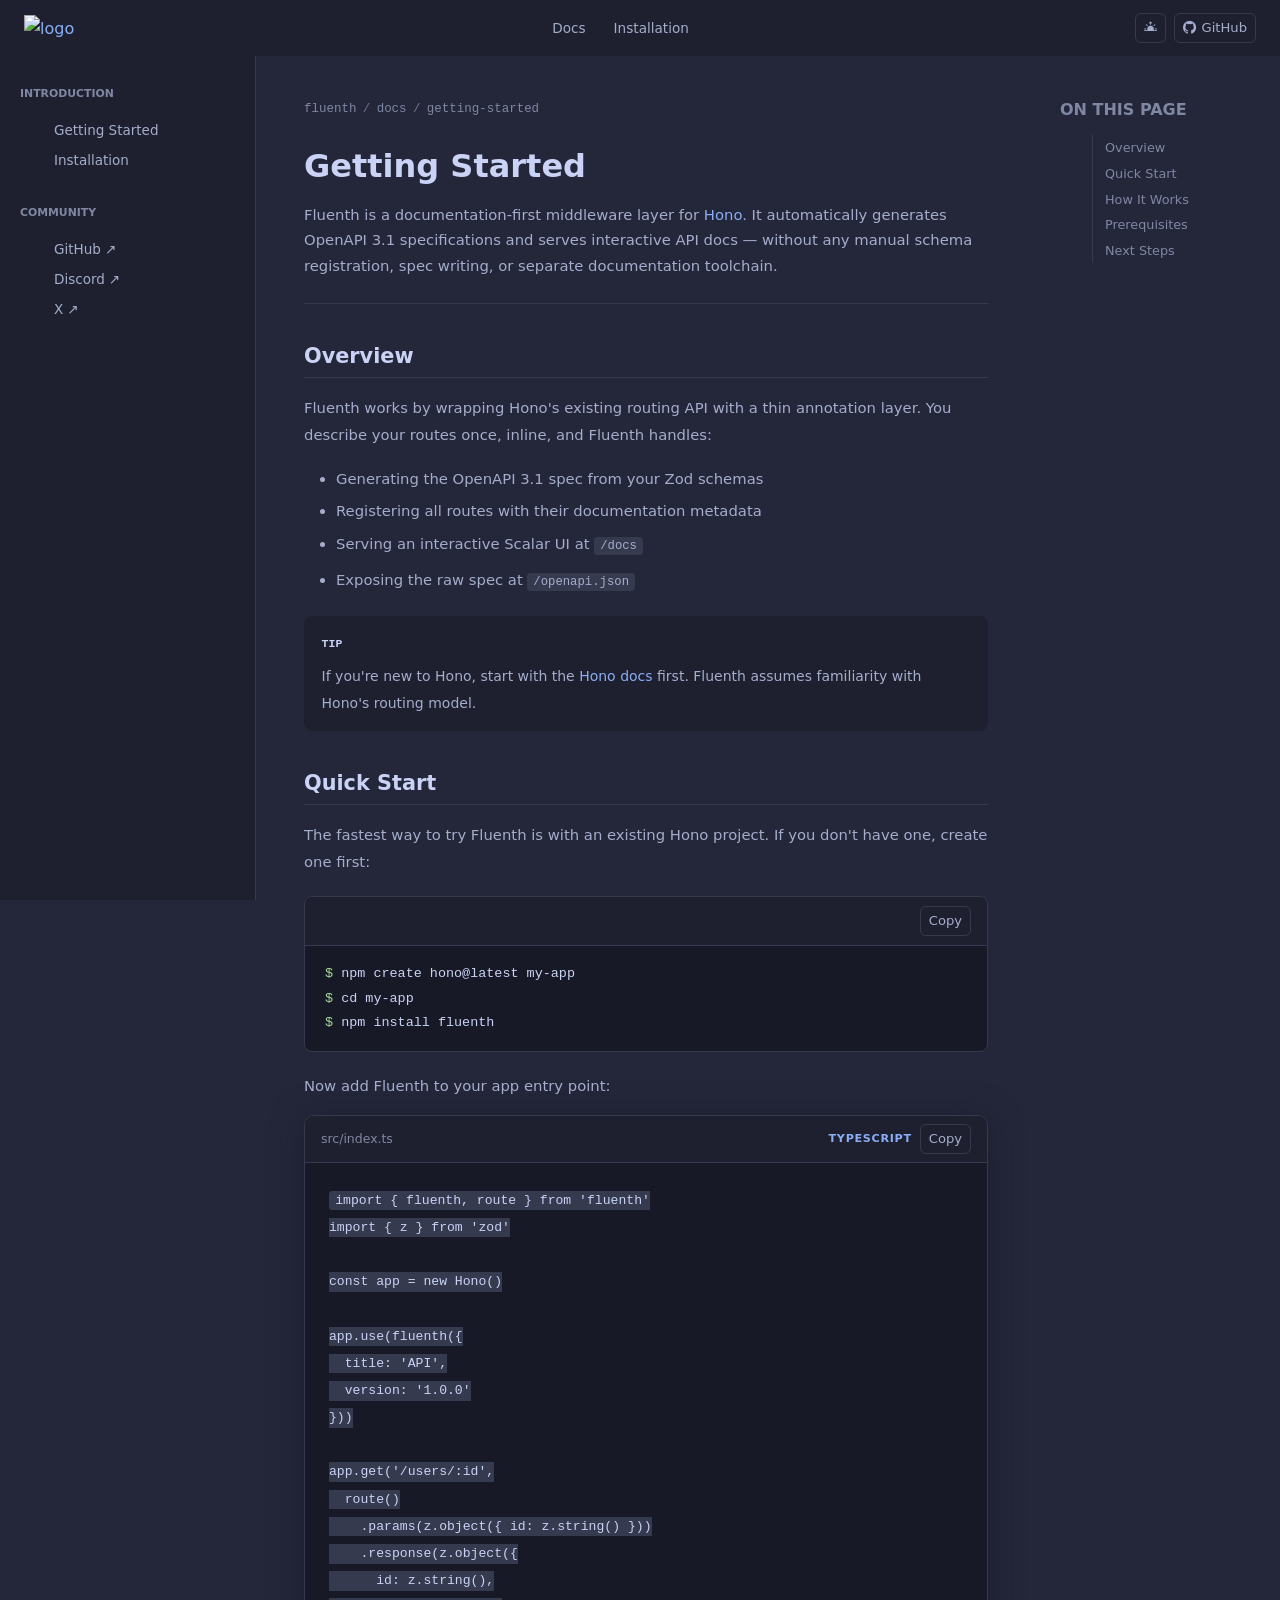
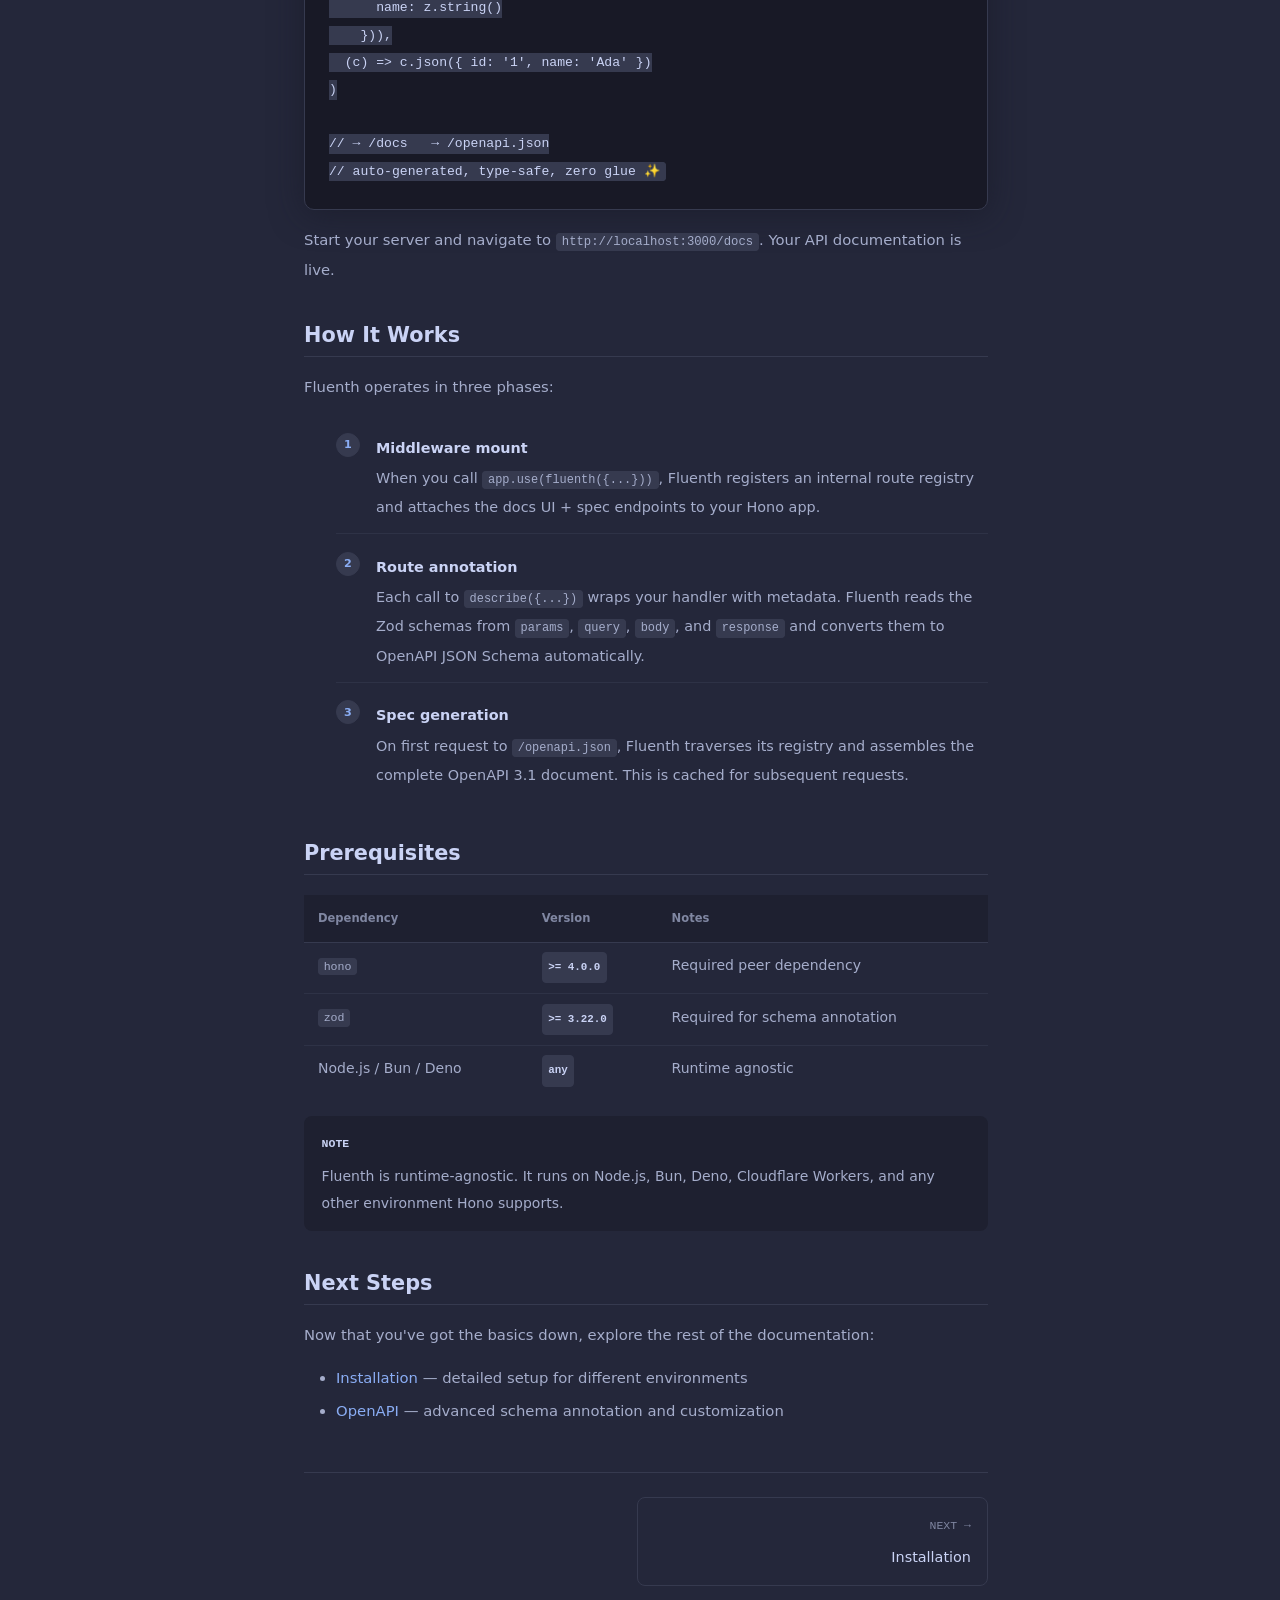
==== getting-started.html @ 34cedf7d "feat(docs): add installation page and restructure getting-started - Add new installation.html page w" ====
<!doctype html>
<html lang="en">
  <head>
    <meta charset="UTF-8" />
    <meta name="viewport" content="width=device-width, initial-scale=1" />
    <title>Getting Started - Fleunth</title>
    <link
      href="https://cdn.jsdelivr.net/npm/bootstrap@5.3.8/dist/css/bootstrap.min.css"
      rel="stylesheet"
    />
    <link
      rel="stylesheet"
      href="https://cdn.jsdelivr.net/npm/bootstrap-icons@1.11.3/font/bootstrap-icons.min.css"
    />
    <link href="css/style.min.css" rel="stylesheet" />
  </head>
  <body>
    <nav class="fl-navbar d-flex align-items-center">
      <div
        class="fl-navbar-inner d-flex align-items-center justify-content-between w-100 mx-auto gap-3"
      >
        <a href="../index.html">
          <img src="./assets/logo.svg" alt="logo" class="fl-logo-mark" />
        </a>
        <ul class="fl-nav-links gap-1 m-0">
          <li><a href="getting-started.html" class="active">Docs</a></li>
          <li><a href="installation.html">Installation</a></li>
        </ul>
        <div class="fl-nav-right d-flex align-items-center flex-shrink-0 gap-2">
          <button
            id="themeToggle"
            type="button"
            class="btn btn-outline-light btn-sm"
          >
            <i class="bi bi-sunrise-fill"></i>
          </button>
          <a
            href="https://github.com"
            class="btn btn-outline-light btn-sm"
            target="_blank"
            rel="noopener"
          >
            <i class="bi bi-github"></i>
            GitHub
          </a>
        </div>
      </div>
    </nav>

    <div class="fl-docs-layout">
      <aside class="fl-sidebar" id="docsSidebar">
        <div class="fl-sidebar-section">
          <div class="fl-sidebar-section-title">Introduction</div>
          <ul class="fl-sidebar-nav">
            <li><a href="getting-started.html">Getting Started</a></li>
            <li><a href="installation.html">Installation</a></li>
          </ul>
        </div>
        <div class="fl-sidebar-section">
          <div class="fl-sidebar-section-title">Community</div>
          <ul class="fl-sidebar-nav">
            <li>
              <a href="https://github.com" target="_blank" rel="noopener"
                >GitHub ↗</a
              >
            </li>
            <li>
              <a href="https://discord.com" target="_blank" rel="noopener"
                >Discord ↗</a
              >
            </li>
            <li>
              <a href="https://x.com" target="_blank" rel="noopener">X ↗</a>
            </li>
          </ul>
        </div>
      </aside>

      <div class="fl-content-wrap">
        <article class="fl-content">
          <div class="fl-breadcrumb">
            <a href="./index.html">fluenth</a>
            <span class="sep">/</span>
            <span>docs</span>
            <span class="sep">/</span>
            <span>getting-started</span>
          </div>

          <h1 id="top">Getting Started</h1>

          <p class="fl-page-intro">
            Fluenth is a documentation-first middleware layer for
            <a href="https://hono.dev" target="_blank">Hono</a>. It
            automatically generates OpenAPI 3.1 specifications and serves
            interactive API docs — without any manual schema registration, spec
            writing, or separate documentation toolchain.
          </p>

          <section id="overview">
            <h2>Overview</h2>
            <p>
              Fluenth works by wrapping Hono's existing routing API with a thin
              annotation layer. You describe your routes once, inline, and
              Fluenth handles:
            </p>
            <ul>
              <li>Generating the OpenAPI 3.1 spec from your Zod schemas</li>
              <li>Registering all routes with their documentation metadata</li>
              <li>Serving an interactive Scalar UI at <code>/docs</code></li>
              <li>Exposing the raw spec at <code>/openapi.json</code></li>
            </ul>

            <div class="fl-callout tip">
              <div class="fl-callout-title">Tip</div>
              <p>
                If you're new to Hono, start with the
                <a
                  href="https://hono.dev/docs/getting-started/basic"
                  target="_blank"
                  >Hono docs</a
                >
                first. Fluenth assumes familiarity with Hono's routing model.
              </p>
            </div>
          </section>

          <section id="quick-start">
            <h2>Quick Start</h2>
            <p>
              The fastest way to try Fluenth is with an existing Hono project.
              If you don't have one, create one first:
            </p>

            <div class="fl-terminal">
              <div class="fl-terminal-bar">
                <button class="btn btn-outline-light btn-sm ms-auto">
                  Copy
                </button>
              </div>
              <div class="fl-terminal-body">
                <div>
                  <span class="prompt">$ </span
                  ><span class="cmd">npm create hono@latest my-app</span>
                </div>
                <div>
                  <span class="prompt">$ </span
                  ><span class="cmd">cd my-app</span>
                </div>
                <div>
                  <span class="prompt">$ </span
                  ><span class="cmd">npm install fluenth</span>
                </div>
              </div>
            </div>

            <p>Now add Fluenth to your app entry point:</p>

            <div class="fl-code-block">
              <div
                class="fl-code-header d-flex align-items-center justify-content-between"
              >
                <span class="fl-code-filename">src/index.ts</span>
                <div class="d-flex align-items-center gap-2">
                  <span class="fl-code-lang">typescript</span>
                  <button class="btn btn-outline-light btn-sm">Copy</button>
                </div>
              </div>
              <pre><code>import { fluenth, route } from 'fluenth'
import { z } from 'zod'

const app = new Hono()

app.use(fluenth({
  title: 'API',
  version: '1.0.0'
}))

app.get('/users/:id',
  route()
    .params(z.object({ id: z.string() }))
    .response(z.object({
      id: z.string(),
      name: z.string()
    })),
  (c) =&gt; c.json({ id: '1', name: 'Ada' })
)

// → /docs   → /openapi.json
// auto-generated, type-safe, zero glue ✨
</code></pre>
            </div>

            <p>
              Start your server and navigate to
              <code>http://localhost:3000/docs</code>. Your API documentation is
              live.
            </p>
          </section>

          <section id="how-it-works">
            <h2>How It Works</h2>
            <p>Fluenth operates in three phases:</p>

            <ol class="fl-steps">
              <li>
                <div class="fl-step-num">1</div>
                <div class="fl-step-body">
                  <strong>Middleware mount</strong>
                  When you call <code>app.use(fluenth({...}))</code>, Fluenth
                  registers an internal route registry and attaches the docs UI
                  + spec endpoints to your Hono app.
                </div>
              </li>
              <li>
                <div class="fl-step-num">2</div>
                <div class="fl-step-body">
                  <strong>Route annotation</strong>
                  Each call to <code>describe({...})</code> wraps your handler
                  with metadata. Fluenth reads the Zod schemas from
                  <code>params</code>, <code>query</code>, <code>body</code>,
                  and <code>response</code> and converts them to OpenAPI JSON
                  Schema automatically.
                </div>
              </li>
              <li>
                <div class="fl-step-num">3</div>
                <div class="fl-step-body">
                  <strong>Spec generation</strong>
                  On first request to <code>/openapi.json</code>, Fluenth
                  traverses its registry and assembles the complete OpenAPI 3.1
                  document. This is cached for subsequent requests.
                </div>
              </li>
            </ol>
          </section>

          <section id="prerequisites">
            <h2>Prerequisites</h2>

            <div class="fl-table-wrap">
              <table>
                <thead>
                  <tr>
                    <th>Dependency</th>
                    <th>Version</th>
                    <th>Notes</th>
                  </tr>
                </thead>
                <tbody>
                  <tr>
                    <td><code>hono</code></td>
                    <td><span class="fl-badge blue">&gt;= 4.0.0</span></td>
                    <td>Required peer dependency</td>
                  </tr>
                  <tr>
                    <td><code>zod</code></td>
                    <td><span class="fl-badge blue">&gt;= 3.22.0</span></td>
                    <td>Required for schema annotation</td>
                  </tr>
                  <tr>
                    <td>Node.js / Bun / Deno</td>
                    <td><span class="fl-badge green">any</span></td>
                    <td>Runtime agnostic</td>
                  </tr>
                </tbody>
              </table>
            </div>

            <div class="fl-callout note">
              <div class="fl-callout-title">Note</div>
              <p>
                Fluenth is runtime-agnostic. It runs on Node.js, Bun, Deno,
                Cloudflare Workers, and any other environment Hono supports.
              </p>
            </div>
          </section>

          <section id="next-steps">
            <h2>Next Steps</h2>
            <p>
              Now that you've got the basics down, explore the rest of the
              documentation:
            </p>
            <ul>
              <li>
                <a href="installation.html">Installation</a> — detailed setup
                for different environments
              </li>
              <li>
                <a href="openapi.html">OpenAPI</a> — advanced schema annotation
                and customization
              </li>
            </ul>

            <div class="fl-page-nav">
              <div style="flex: 1"></div>
              <a href="installation.html" class="fl-page-nav-link next">
                <span class="fl-page-nav-label">Next →</span>
                <span class="fl-page-nav-title">Installation</span>
              </a>
            </div>
          </section>
        </article>

        <nav class="fl-toc">
          <div class="fl-toc-title">On this page</div>
          <ul class="fl-toc-nav">
            <li><a href="#overview">Overview</a></li>
            <li><a href="#quick-start">Quick Start</a></li>
            <li><a href="#how-it-works">How It Works</a></li>
            <li><a href="#prerequisites">Prerequisites</a></li>
            <li><a href="#next-steps">Next Steps</a></li>
          </ul>
        </nav>
      </div>
    </div>

    <script
      src="https://cdn.jsdelivr.net/npm/bootstrap@5.3.8/dist/js/bootstrap.bundle.min.js"
      integrity="sha384-FKyoEForCGlyvwx9Hj09JcYn3nv7wiPVlz7YYwJrWVcXK/BmnVDxM+D2scQbITxI"
      crossorigin="anonymous"
    ></script>
    <script src="https://code.jquery.com/jquery-3.7.1.min.js"></script>
    <script type="module" src="script/app-jsdom.js"></script>
  </body>
</html>
---- css/style.min.css ----
:root,[data-theme=dark]{--base: #24273a;--mantle: #1e2030;--crust: #181926;--surface-0: #363a4f;--surface-1: #494d64;--surface-2: #5b6078;--overlay-0: #6e738d;--overlay-1: #8087a2;--overlay-2: #939ab7;--subtext-0: #a5adcb;--subtext-1: #b8c0e0;--text: #cad3f5;--rosewater: #f4dbd6;--flamingo: #f0c6c6;--pink: #f5bde6;--mauve: #c6a0f6;--red: #ed8796;--maroon: #ee99a0;--peach: #f5a97f;--yellow: #eed49f;--green: #a6da95;--teal: #8bd5ca;--sky: #91d7e3;--sapphire: #7dc4e4;--blue: #8aadf4;--lavender: #b7bdf8;--bg: var(--base);--bg-alt: var(--mantle);--bg-deeper: var(--crust);--border: var(--surface-0);--border-subtle: color-mix(in srgb, var(--surface-0) 60%, transparent);--fg: var(--text);--fg-muted: var(--subtext-0);--fg-subtle: var(--overlay-1);--accent: var(--blue);--accent-alt: var(--blue);--link: var(--blue);--link-hover: var(--sky);--sidebar-bg: var(--mantle);--sidebar-hover: var(--surface-0);--sidebar-active-bg: var(--surface-0);--sidebar-active-text: var(--blue);--code-bg: var(--surface-0);--code-inline-bg: var(--surface-0)}[data-theme=light]{--base: #eff1f5;--mantle: #e6e9ef;--crust: #dce0e8;--surface-0: #ccd0da;--surface-1: #bcc0cc;--surface-2: #acb0be;--overlay-0: #9ca0b0;--overlay-1: #8c8fa1;--overlay-2: #7c7f93;--subtext-0: #6c6f85;--subtext-1: #5c5f77;--text: #4c4f69;--rosewater: #dc8a78;--flamingo: #dd7878;--pink: #ea76cb;--mauve: #8839ef;--red: #d20f39;--maroon: #e64553;--peach: #fe640b;--yellow: #df8e1d;--green: #40a02b;--teal: #179299;--sky: #04a5e5;--sapphire: #209fb5;--blue: #1e66f5;--lavender: #7287fd;--bg: var(--base);--bg-alt: var(--mantle);--bg-deeper: var(--crust);--border: var(--surface-1);--border-subtle: color-mix(in srgb, var(--surface-1) 60%, transparent);--fg: var(--text);--fg-muted: var(--subtext-0);--fg-subtle: var(--overlay-1);--accent: var(--lavender);--accent-alt: var(--lavender);--link: var(--blue);--link-hover: var(--sapphire);--sidebar-bg: var(--mantle);--sidebar-hover: var(--crust);--sidebar-active-bg: var(--crust);--sidebar-active-text: var(--mauve);--code-bg: var(--crust);--code-inline-bg: var(--surface-0)}a{color:var(--link);text-decoration:none}code{font-family:"Maple Mono NF",Consolas,"Courier New",monospace;font-size:.83em;background:var(--surface-0);color:var(--fg-muted);border-radius:4px;padding:.1em .4em;border:1px solid var(--border)}body{font-family:"Inter",ui-sans-serif,system-ui,sans-serif,"Apple Color Emoji","Segoe UI Emoji","Segoe UI Symbol","Noto Color Emoji";font-size:16px;font-weight:400;line-height:1.7em;background-color:var(--bg);color:var(--fg);min-height:100vh}.btn{display:inline-flex;align-items:center;justify-content:center;gap:.35rem;--bs-btn-font-size: 0.82rem;--bs-btn-font-weight: 500;--bs-btn-border-radius: 6px;--bs-btn-color: var(--fg-muted);--bs-btn-bg: transparent;--bs-btn-border-color: var(--border);--bs-btn-hover-color: var(--fg);--bs-btn-hover-bg: var(--surface-0);--bs-btn-hover-border-color: var(--overlay-0);--bs-btn-active-color: var(--fg);--bs-btn-active-bg: var(--blue);--bs-btn-active-border-color: var(--overlay-0);--bs-btn-disabled-color: var(--overlay-0);--bs-btn-disabled-bg: transparent;--bs-btn-disabled-border-color: var(--surface-0)}.btn-primary{--bs-btn-color: var(--crust);--bs-btn-bg: var(--lavender);--bs-btn-border-color: var(--lavender);--bs-btn-hover-color: var(--crust);--bs-btn-hover-bg: var(--sapphire);--bs-btn-hover-border-color: var(--sapphire);--bs-btn-active-color: var(--crust);--bs-btn-active-bg: var(--sapphire);--bs-btn-active-border-color: var(--sapphire)}.btn-outline-primary{--bs-btn-color: var(--blue);--bs-btn-border-color: var(--blue);--bs-btn-hover-color: var(--crust);--bs-btn-hover-bg: var(--blue);--bs-btn-hover-border-color: var(--blue);--bs-btn-active-color: var(--crust);--bs-btn-active-bg: var(--blue);--bs-btn-active-border-color: var(--blue)}.btn-secondary{--bs-btn-color: var(--fg);--bs-btn-bg: var(--surface-1);--bs-btn-border-color: var(--surface-1);--bs-btn-hover-color: var(--fg);--bs-btn-hover-bg: var(--surface-2);--bs-btn-hover-border-color: var(--surface-2);--bs-btn-active-color: var(--fg);--bs-btn-active-bg: var(--surface-2);--bs-btn-active-border-color: var(--surface-2)}.btn-outline-secondary{--bs-btn-color: var(--fg-muted);--bs-btn-border-color: var(--border);--bs-btn-hover-color: var(--fg);--bs-btn-hover-bg: var(--surface-0);--bs-btn-hover-border-color: var(--overlay-0);--bs-btn-active-color: var(--fg);--bs-btn-active-bg: var(--surface-1);--bs-btn-active-border-color: var(--overlay-0)}.btn-outline-light{--bs-btn-color: var(--fg-muted);--bs-btn-border-color: var(--border);--bs-btn-hover-color: var(--fg);--bs-btn-hover-bg: var(--surface-0);--bs-btn-hover-border-color: var(--overlay-0);--bs-btn-active-color: var(--fg);--bs-btn-active-bg: var(--surface-1);--bs-btn-active-border-color: var(--overlay-0)}.fl-navbar{position:sticky;top:0;z-index:200;height:56px;background:var(--bg-alt)}.fl-navbar-inner{max-width:1400px;padding:0 1.5rem}.fl-logo-mark{width:80px;height:auto;object-fit:contain}.fl-nav-links{list-style:none;display:flex;align-items:center;gap:.25rem;margin-top:1rem}.fl-nav-links a{font-size:.85rem;font-weight:500;color:var(--fg-muted);padding:.35rem .75rem;border-radius:6px;text-decoration:none}.fl-home{max-width:1400px;margin:0 auto;padding:0 1.5rem}.fl-hero{display:grid;grid-template-columns:1fr 1fr;gap:4rem;align-items:center;padding:5rem 4rem;border-bottom:1px solid var(--border)}.fl-hero-title{font-size:3rem;font-weight:600;line-height:1.15;letter-spacing:-0.03em;color:var(--fg);margin-bottom:1.25rem}.fl-hero-title span{color:var(--accent)}.hero-logo{width:150px;height:auto}.fl-hero-sub{font-size:1.05rem;color:var(--fg-muted);line-height:1.7;margin-bottom:2rem;max-width:480px}.fl-code-block{background:var(--crust);border:1px solid var(--border);border-radius:10px;overflow:hidden;box-shadow:0 4px 32px color-mix(in srgb, var(--crust) 60%, transparent);width:100%}.fl-code-block pre{margin:0;padding:1.5rem;overflow-x:auto}.fl-code-block pre code{font-family:"Maple Mono NF",monospace;font-size:.82rem;line-height:1.85}.fl-code-header{padding:.5rem 1rem;border-bottom:1px solid var(--border);background:var(--bg-alt);font-family:"Inter",ui-sans-serif,system-ui,sans-serif,"Apple Color Emoji","Segoe UI Emoji","Segoe UI Symbol","Noto Color Emoji";font-size:.8rem}.fl-code-filename{color:var(--fg-subtle);font-size:.78rem}.fl-code-lang{font-size:.7rem;font-weight:600;color:var(--accent);text-transform:uppercase;letter-spacing:.06em}.fl-section{padding:4rem 0;border-bottom:1px solid var(--border)}.fl-section:last-child{border-bottom:none}.fl-section-header{margin-bottom:2.5rem}.fl-section-label{font-family:"Maple Mono NF",monospace;font-size:.7rem;font-weight:600;letter-spacing:.1em;text-transform:uppercase;color:var(--accent);margin-bottom:.5rem}.fl-section-title{font-size:1.75rem;font-weight:600;color:var(--fg);letter-spacing:-0.02em;margin-bottom:.5rem}.fl-section-desc{color:var(--fg-muted);font-size:1.05rem;max-width:520px}.fl-flow{margin:2rem 0;margin-bottom:2rem}.fl-flow-node{background:var(--surface-0);border:1px solid var(--border);border-radius:7px;padding:.6rem 1rem;font-family:"Maple Mono NF",monospace;font-size:.8rem;color:var(--fg-muted);white-space:nowrap}.fl-flow-arrow{padding:0 .5rem;color:var(--overlay-0);font-size:.85rem}.fl-flow-node.accent{color:var(--accent);border-color:color-mix(in srgb, var(--accent) 35%, var(--border))}.fl-prob-card{background:var(--bg-alt);border:1px solid var(--border);border-radius:8px}.fl-prob-label{font-family:"Maple Mono NF",monospace;font-size:.7rem;color:var(--red);letter-spacing:.07em;text-transform:uppercase;font-weight:600;margin-bottom:.75rem}.fl-prob-card.before .fl-prob-label{color:var(--red)}.fl-prob-card.after .fl-prob-label{color:var(--green)}.fl-feature-grid{display:grid;grid-template-columns:repeat(4, 1fr);gap:1px;background:var(--border);border:1px solid var(--border);border-radius:10px;overflow:hidden}.fl-feature-cell{background:var(--bg);padding:1.5rem}.fl-feature-icon{width:34px;height:34px;background:var(--surface-0);border-radius:8px;display:flex;align-items:center;justify-content:center;font-size:1rem;margin-bottom:.875rem;border:1px solid var(--border)}.fl-feature-name{font-size:.875rem;font-weight:600;color:var(--fg);margin-bottom:.35rem}.fl-feature-desc{font-size:.81rem;color:var(--fg-subtle);line-height:1.55}.fl-docs-preview{border:1px solid var(--border);border-radius:10px;overflow:hidden;background:var(--bg-alt)}.fl-docs-preview-bar{display:flex;align-items:center;gap:.4rem;padding:.65rem 1rem;background:var(--bg-deeper);border-bottom:1px solid var(--border)}.fl-docs-preview-body{display:grid;grid-template-columns:200px 1fr}.fl-docs-preview-sidebar{padding:1rem;border-right:1px solid var(--border);background:var(--bg);font-size:.78rem}.fl-docs-preview-sidebar .section-hd{font-family:"Maple Mono NF",monospace;font-size:.62rem;letter-spacing:.07em;text-transform:uppercase;color:var(--fg-subtle);padding:.6rem .5rem .25rem}.fl-docs-preview-sidebar .item.active{background:var(--surface-0);color:var(--accent);font-weight:500}.fl-docs-preview-sidebar .item{padding:.25rem .5rem;border-radius:4px;color:var(--fg-subtle);margin-bottom:1px;cursor:pointer}.fl-docs-preview-main{padding:1.5rem;overflow:hidden}.fl-api-endpoint{display:flex;align-items:center;gap:.75rem;margin:.75rem 0;padding:.6rem .875rem;background:var(--bg);border:1px solid var(--border);border-radius:7px;font-family:"Maple Mono NF",monospace;font-size:.8rem}.fl-method{font-size:.68rem;font-weight:700;letter-spacing:.04em;padding:.15rem .45rem;border-radius:4px;flex-shrink:0;border:1px solid var(--border)}.fl-endpoint-path{color:var(--fg-muted);flex:1}.fl-endpoint-desc{color:var(--fg-subtle);font-size:.75rem}.fl-terminal{background:var(--crust);border:1px solid var(--border);border-radius:8px;overflow:hidden;margin:1.25rem 0}.fl-terminal-bar{display:flex;align-items:center;gap:.4rem;padding:.6rem 1rem;background:var(--bg-alt);border-bottom:1px solid var(--border)}.fl-terminal-body{padding:1rem 1.25rem;font-family:"Maple Mono NF",monospace;font-size:.84rem;line-height:1.8;color:var(--subtext-1)}.fl-terminal-body .output{color:var(--subtext-0)}.fl-terminal-body .prompt{color:var(--green)}.fl-terminal-body .cmd{color:var(--text)}.fl-terminal-label{font-family:"Maple Mono NF",monospace;font-size:.7rem;color:var(--fg-subtle)}.fl-footer{background:var(--bg-alt);border-top:1px solid var(--border);padding:2.5rem 0}.fl-footer-inner{max-width:1400px;margin:0 auto;padding:0 1.5rem}.fl-footer-brand p{font-size:.82rem;color:var(--fg-subtle);line-height:1.6}.fl-footer-col h4{font-family:"Maple Mono NF",monospace;font-size:.7rem;font-weight:600;letter-spacing:.08em;text-transform:uppercase;color:var(--fg-subtle);margin-bottom:.75rem}.fl-footer-col li{margin-bottom:.4rem}.fl-footer-col a{font-size:.82rem;color:var(--fg-subtle)}.fl-footer-bottom{max-width:1400px;margin:0 auto;padding:1.25rem 1.5rem 0;border-top:1px solid var(--border);margin-top:2rem;font-size:.78rem;color:var(--fg-subtle)}.fl-community-card{background:var(--bg-alt);border:1px solid var(--border);border-radius:8px;transition:all .15s;gap:.5rem}.fl-community-icon{font-size:1.5rem}.fl-community-name{font-size:.95rem;font-weight:600;color:var(--fg)}.fl-community-desc{font-size:.82rem;color:var(--fg-subtle)}.fl-docs-layout{display:flex;max-width:1400px;margin:0 auto;min-height:calc(100vh - 56px)}.fl-sidebar{width:256px;flex-shrink:0;background:var(--sidebar-bg);border-right:1px solid var(--border);position:sticky;top:56px;height:calc(100vh - 56px);overflow-y:auto;padding:1.5rem 0}.fl-sidebar-section{margin-bottom:1.5rem}.fl-sidebar-section-title{font-size:.68rem;font-weight:600;text-transform:uppercase;color:var(--fg-subtle);padding:0 1.25rem .5rem}.fl-sidebar-nav{list-style:none}.fl-sidebar-nav a{display:flex;align-items:center;gap:.5rem;font-size:.845rem;color:var(--fg-muted);padding:.3rem 1.25rem;border-left:2px solid rgba(0,0,0,0);text-decoration:none;line-height:1.5}.fl-sidebar-nav a:hover{color:var(--fg);background:var(--sidebar-hover)}.fl-sidebar-nav a.active{color:var(--sidebar-active-text);background:var(--sidebar-active-bg);border-left-color:var(--accent);font-weight:500}.fl-content-wrap{flex:1;min-width:0;display:flex}.fl-content{flex:1;min-width:0;padding:2.5rem 3rem;max-width:780px}.fl-toc{width:220px;flex-shrink:0;position:sticky;top:56px;height:calc(100vh - 56px);overflow-y:auto;padding:2.5rem 1.5rem}.fl-toc-title{font-weight:600;text-transform:uppercase;color:var(--fg-subtle);margin-bottom:.75rem}.fl-toc-nav{list-style:none}.fl-toc-nav a{display:block;font-size:.8rem;color:var(--fg-subtle);padding:.2rem 0;padding-left:.75rem;border-left:1px solid var(--border);text-decoration:none;line-height:1.5}.fl-toc-nav a:hover{color:var(--fg);border-left-color:var(--overlay-0)}.fl-toc-nav a.active{color:var(--accent);border-left-color:var(--accent)}.fl-content h1{font-size:2rem;font-weight:600;line-height:1.2;color:var(--fg);margin-bottom:.75rem}.fl-content h2{font-size:1.3rem;font-weight:600;color:var(--fg);margin:2.5rem 0 .75rem;padding-bottom:.5rem;border-bottom:1px solid var(--border)}.fl-content h3{font-size:1.05rem;font-weight:600;color:var(--fg);margin:1.75rem 0 .5rem}.fl-content h4{font-size:.9rem;font-weight:600;color:var(--fg-muted);margin:1.5rem 0 .5rem}.fl-content p{color:var(--fg-muted);margin-top:1rem;font-size:.925rem}.fl-content ul,.fl-content ol{margin-bottom:1rem;color:var(--fg-muted);font-size:.925rem}.fl-content li{margin-bottom:.35rem}.fl-content strong{color:var(--fg);font-weight:600}.fl-page-intro{font-size:1rem;color:var(--fg-muted);line-height:1.75;margin-bottom:2rem;padding-bottom:1.5rem;border-bottom:1px solid var(--border)}.fl-breadcrumb{display:flex;align-items:center;gap:.4rem;font-size:.78rem;color:var(--fg-subtle);margin-bottom:1.5rem;font-family:"Maple Mono NF",monospace}.fl-breadcrumb a{color:var(--fg-subtle)}.fl-breadcrumb .sep{color:var(--overlay-0)}.fl-callout{border-radius:8px;padding:.875rem 1.1rem;margin:1.25rem 0;font-size:.9rem;border-color:var(--border);background:var(--bg-alt)}.fl-callout-title{font-family:"Maple Mono NF",monospace;font-size:.72rem;font-weight:600;text-transform:uppercase;margin-bottom:.35rem;color:var(--fg)}.fl-callout p{margin:0;color:var(--fg-muted);font-size:.875rem}.fl-table-wrap{overflow-x:auto;margin:1.25rem 0}table{width:100%;border-collapse:collapse;font-size:.875rem}th{text-align:left;padding:.6rem .875rem;font-size:.72rem;font-weight:600;color:var(--fg-subtle);background:var(--bg-alt);border-bottom:1px solid var(--border)}td{padding:.6rem .875rem;color:var(--fg-muted);border-bottom:1px solid var(--border-subtle);vertical-align:top}tr:last-child td{border-bottom:none}.fl-badge{display:inline-block;font-size:.68rem;font-weight:600;font-family:"Maple Mono NF",monospace;padding:.1em .5em;border-radius:4px;color:var(--fg);background:var(--surface-0);border:1px solid var(--border)}.fl-steps{list-style:none;margin:1.25rem 0}.fl-steps li{display:flex;gap:1rem;padding:.75rem 0;border-bottom:1px solid var(--border-subtle)}.fl-steps li:last-child{border-bottom:none}.fl-step-num{width:24px;height:24px;flex-shrink:0;background:var(--surface-0);border-radius:50%;display:flex;align-items:center;justify-content:center;font-size:.7rem;font-weight:600;color:var(--accent);border:1px solid var(--border)}.fl-step-body{flex:1;font-size:.9rem;color:var(--fg-muted);padding-top:2px}.fl-step-body strong{color:var(--fg);display:block;margin-bottom:.2rem}.fl-page-nav{display:flex;gap:1rem;margin-top:3rem;padding-top:1.5rem;border-top:1px solid var(--border)}.fl-page-nav-link{flex:1;display:flex;flex-direction:column;gap:.25rem;padding:.875rem 1rem;border:1px solid var(--border);border-radius:8px;text-decoration:none}.fl-page-nav-link:hover{border-color:var(--accent);background:var(--surface-0)}.fl-page-nav-link.next{text-align:right}.fl-page-nav-label{font-size:.72rem;color:var(--fg-subtle);text-transform:uppercase;font-family:"Maple Mono NF",monospace}.fl-page-nav-title{font-size:.9rem;font-weight:500;color:var(--fg)}@media(max-width: 1200px){.fl-toc{display:none}}@media(max-width: 900px){.fl-sidebar{position:fixed;left:-260px;top:56px;height:calc(100vh - 56px);z-index:150;box-shadow:4px 0 20px color-mix(in srgb, var(--crust) 50%, transparent)}.fl-sidebar.open{left:0}.fl-sidebar-backdrop{display:none;position:fixed;inset:56px 0 0;background:color-mix(in srgb, var(--crust) 60%, transparent);z-index:140}.fl-sidebar-backdrop.visible{display:block}.fl-content{padding:2rem 1.25rem}}@media(max-width: 600px){.fl-page-nav{flex-direction:column}}@media(max-width: 1024px){.fl-hero{grid-template-columns:1fr;padding:3rem 1.5rem;gap:2.5rem}.fl-feature-grid{grid-template-columns:repeat(2, 1fr)}.fl-docs-preview-body{grid-template-columns:1fr}.fl-docs-preview-sidebar{display:none}}@media(max-width: 640px){.fl-nav-links{display:none}.fl-feature-grid{grid-template-columns:1fr}.fl-hero-title{font-size:2rem}}/*# sourceMappingURL=style.min.css.map */
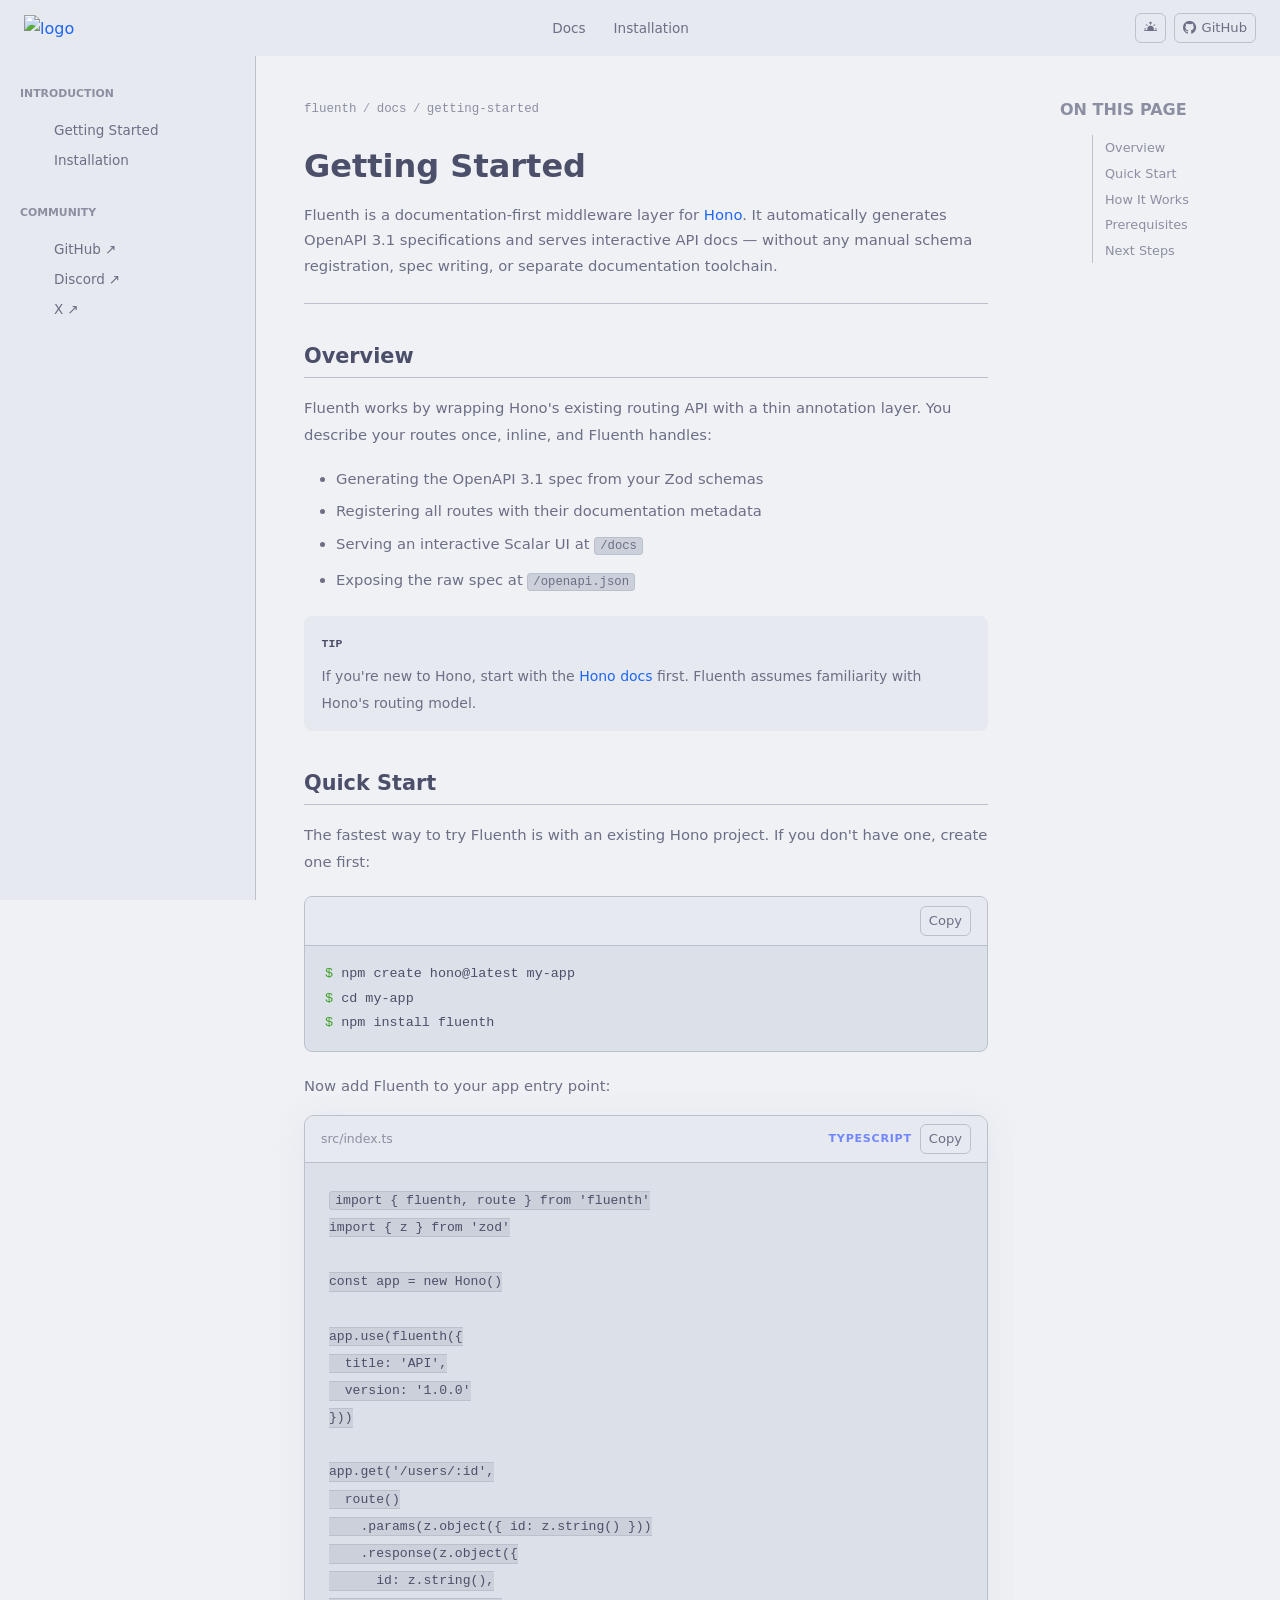
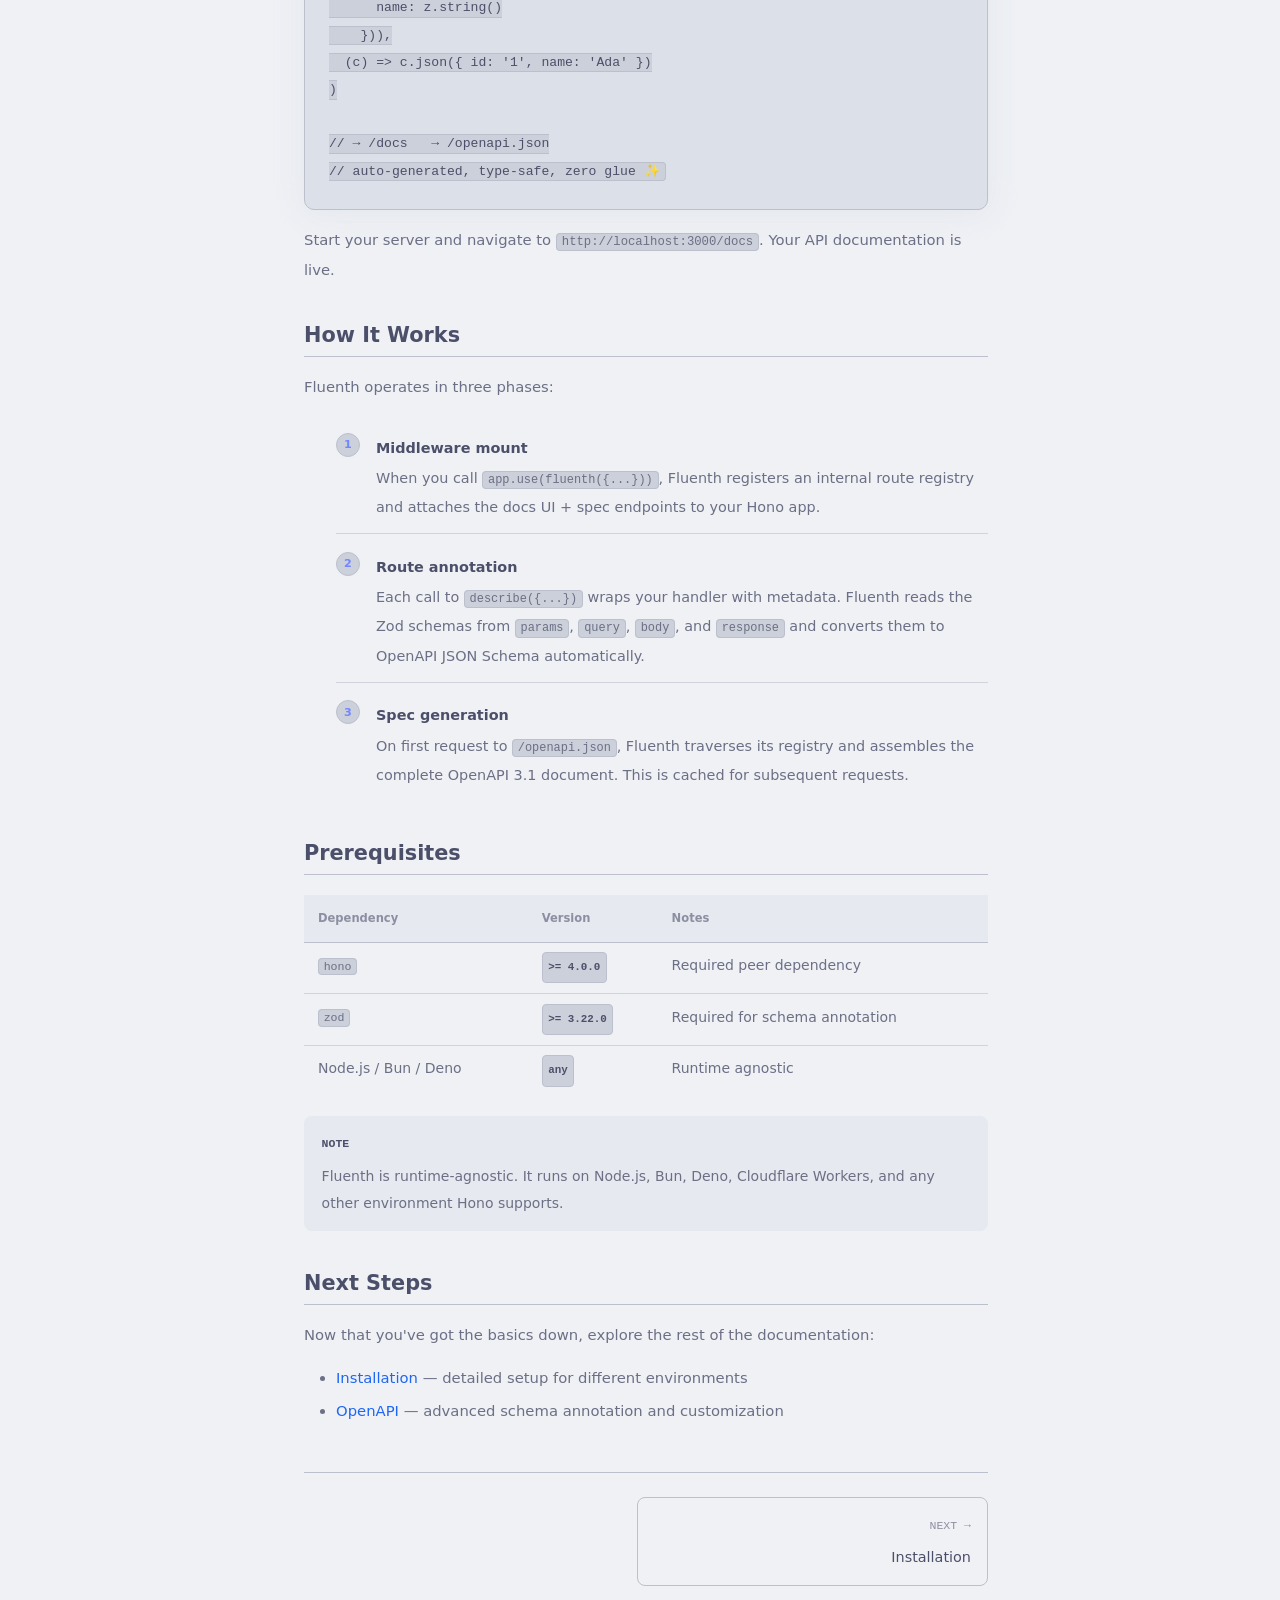
==== commit cb3be581: "refactor(scripts): modularize theme toggle and copy functionality" ====
--- a/getting-started.html
+++ b/getting-started.html
@@ -133,7 +133,9 @@
 
             <div class="fl-terminal">
               <div class="fl-terminal-bar">
-                <button class="btn btn-outline-light btn-sm ms-auto">
+                <button
+                  class="btn btn-outline-light btn-sm ms-auto copy-button"
+                >
                   Copy
                 </button>
               </div>
@@ -162,7 +164,9 @@
                 <span class="fl-code-filename">src/index.ts</span>
                 <div class="d-flex align-items-center gap-2">
                   <span class="fl-code-lang">typescript</span>
-                  <button class="btn btn-outline-light btn-sm">Copy</button>
+                  <button class="btn btn-outline-light btn-sm copy-button">
+                    Copy
+                  </button>
                 </div>
               </div>
               <pre><code>import { fluenth, route } from 'fluenth'
@@ -321,6 +325,9 @@
       crossorigin="anonymous"
     ></script>
     <script src="https://code.jquery.com/jquery-3.7.1.min.js"></script>
-    <script type="module" src="script/app-jsdom.js"></script>
+    <script src="script/app-jquery.js"></script>
+    <script>
+      window.initWebsite();
+    </script>
   </body>
 </html>
